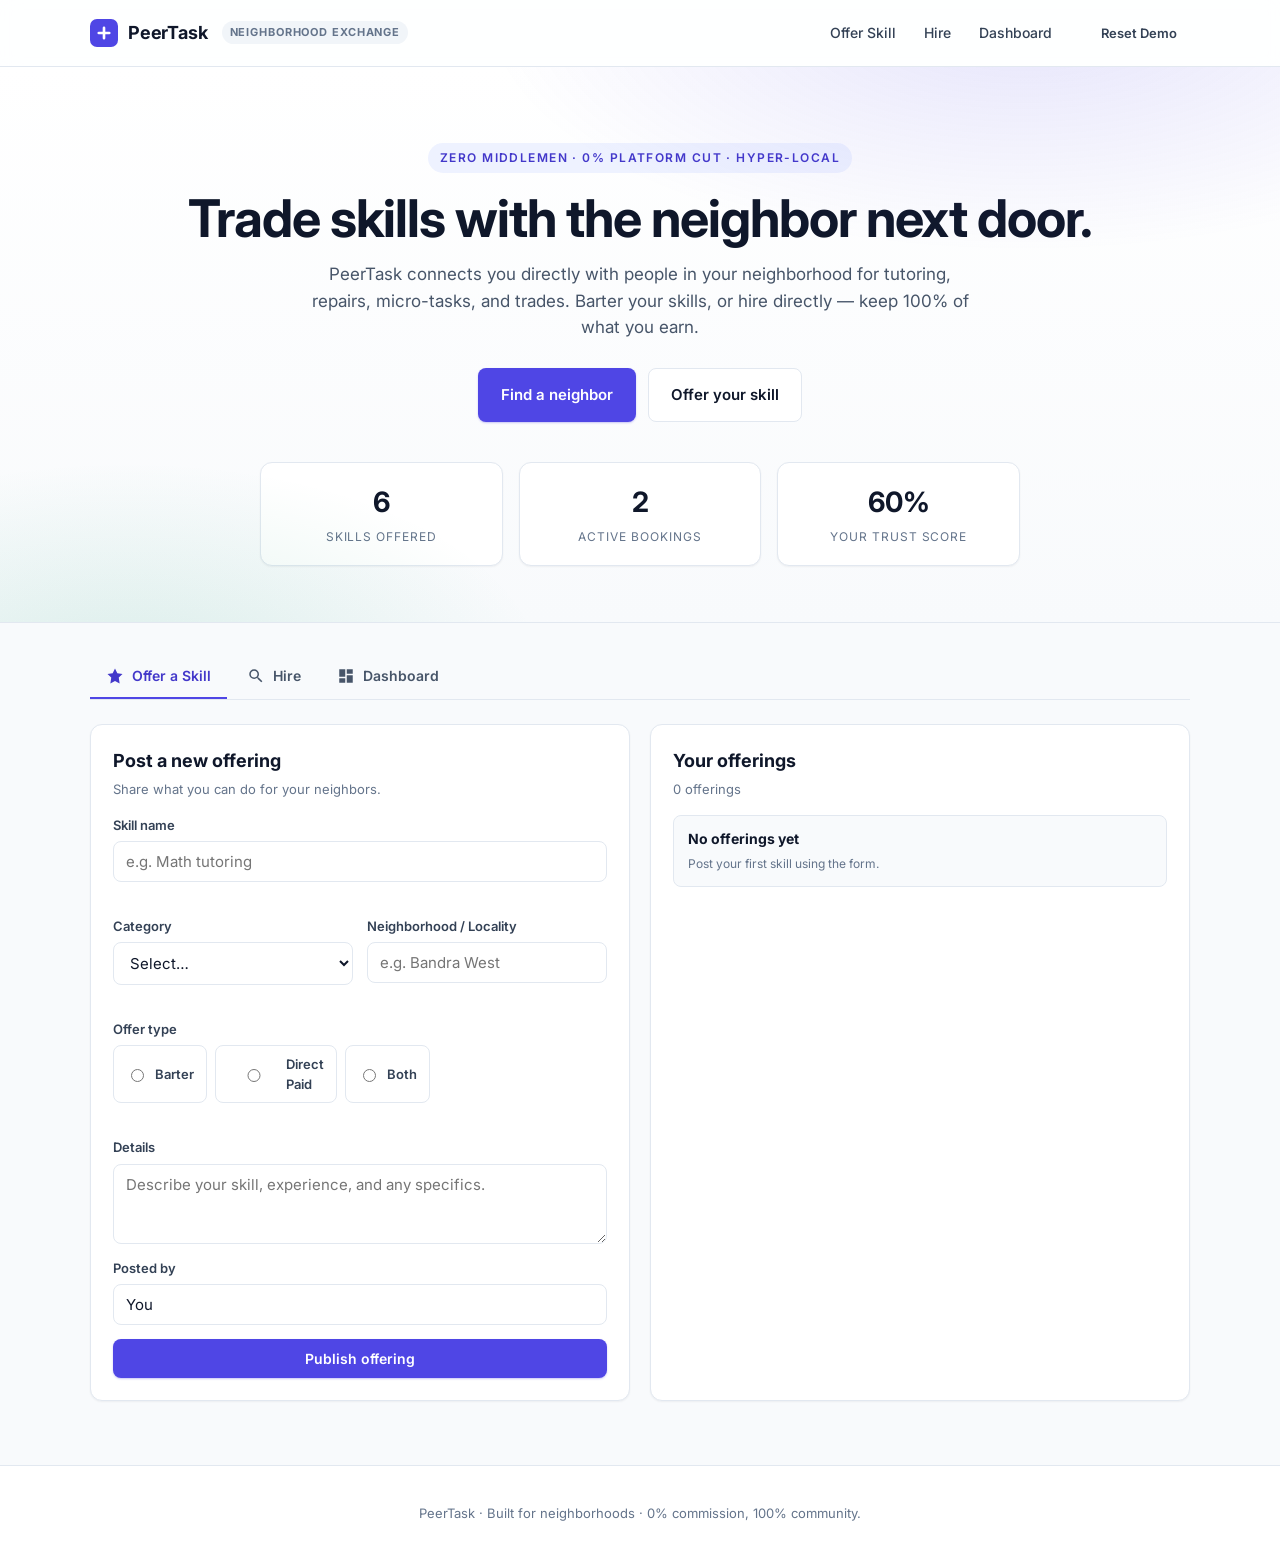
==== index.html @ 79ae6b9c "Add files via upload" ====
<!DOCTYPE html>
<html lang="en">
<head>
  <meta charset="UTF-8" />
  <meta name="viewport" content="width=device-width, initial-scale=1.0" />
  <meta name="description" content="PeerTask - Zero-middleman, hyper-local skill exchange and direct-hiring platform." />
  <title>PeerTask · Neighborhood Skill & Labor Exchange</title>
  <link rel="preconnect" href="https://fonts.googleapis.com" />
  <link rel="preconnect" href="https://fonts.gstatic.com" crossorigin />
  <link href="https://fonts.googleapis.com/css2?family=Inter:wght@400;500;600;700&display=swap" rel="stylesheet" />
  <link rel="stylesheet" href="style.css" />
  <link rel="icon" href="data:image/svg+xml,%3Csvg xmlns='http://www.w3.org/2000/svg' viewBox='0 0 32 32'%3E%3Crect width='32' height='32' rx='8' fill='%234f46e5'/%3E%3Cpath d='M10 16h12M16 10v12' stroke='white' stroke-width='3' stroke-linecap='round'/%3E%3C/svg%3E" />
</head>
<body>
  <!-- ============== HEADER ============== -->
  <header class="site-header">
    <div class="container nav">
      <a class="brand" href="#">
        <span class="brand-mark" aria-hidden="true">
          <svg viewBox="0 0 32 32" width="28" height="28"><rect width="32" height="32" rx="8" fill="#4f46e5"/><path d="M10 16h12M16 10v12" stroke="white" stroke-width="3" stroke-linecap="round"/></svg>
        </span>
        <span class="brand-name">PeerTask</span>
        <span class="brand-tag">Neighborhood Exchange</span>
      </a>
      <nav class="nav-links" aria-label="Primary">
        <a href="#skills">Offer Skill</a>
        <a href="#hire">Hire</a>
        <a href="#dashboard">Dashboard</a>
      </nav>
      <button class="btn btn-ghost btn-sm" id="resetDataBtn" title="Reset demo data">Reset Demo</button>
    </div>
  </header>

  <!-- ============== HERO ============== -->
  <section class="hero">
    <div class="container hero-inner">
      <p class="eyebrow">Zero middlemen · 0% platform cut · Hyper-local</p>
      <h1 class="hero-title">Trade skills with the neighbor next door.</h1>
      <p class="hero-sub">
        PeerTask connects you directly with people in your neighborhood for tutoring, repairs, micro-tasks,
        and trades. Barter your skills, or hire directly — keep 100% of what you earn.
      </p>
      <div class="hero-actions">
        <a href="#hire" class="btn btn-primary btn-lg">Find a neighbor</a>
        <a href="#skills" class="btn btn-outline btn-lg">Offer your skill</a>
      </div>
      <div class="hero-stats" aria-label="Live platform statistics">
        <div class="stat-card">
          <span class="stat-value" id="stat-totalSkills">0</span>
          <span class="stat-label">Skills offered</span>
        </div>
        <div class="stat-card">
          <span class="stat-value" id="stat-activeBookings">0</span>
          <span class="stat-label">Active bookings</span>
        </div>
        <div class="stat-card">
          <span class="stat-value" id="stat-trustScore">0%</span>
          <span class="stat-label">Your trust score</span>
        </div>
      </div>
    </div>
    <div class="hero-bg" aria-hidden="true"></div>
  </section>

  <main class="container main">

    <!-- ============== TABS ============== -->
    <div class="tabs" role="tablist" aria-label="PeerTask sections">
      <button class="tab active" role="tab" aria-selected="true" aria-controls="panel-skills" id="tab-skills" data-tab="skills">
        <svg viewBox="0 0 24 24" width="18" height="18" aria-hidden="true"><path fill="currentColor" d="M12 2l3.09 6.26L22 9.27l-5 4.87L18.18 22 12 18.56 5.82 22 7 14.14l-5-4.87 6.91-1.01L12 2z"/></svg>
        Offer a Skill
      </button>
      <button class="tab" role="tab" aria-selected="false" aria-controls="panel-hire" id="tab-hire" data-tab="hire">
        <svg viewBox="0 0 24 24" width="18" height="18" aria-hidden="true"><path fill="currentColor" d="M15.5 14h-.79l-.28-.27A6.471 6.471 0 0016 9.5 6.5 6.5 0 109.5 16c1.61 0 3.09-.59 4.23-1.57l.27.28v.79l5 4.99L20.49 19l-4.99-5zm-6 0C7.01 14 5 11.99 5 9.5S7.01 5 9.5 5 14 7.01 14 9.5 11.99 14 9.5 14z"/></svg>
        Hire
      </button>
      <button class="tab" role="tab" aria-selected="false" aria-controls="panel-dashboard" id="tab-dashboard" data-tab="dashboard">
        <svg viewBox="0 0 24 24" width="18" height="18" aria-hidden="true"><path fill="currentColor" d="M3 13h8V3H3v10zm0 8h8v-6H3v6zm10 0h8V11h-8v10zm0-18v6h8V3h-8z"/></svg>
        Dashboard
      </button>
    </div>

    <!-- ============== TAB 1: SKILLS ============== -->
    <section class="panel active" id="panel-skills" role="tabpanel" aria-labelledby="tab-skills">
      <div class="grid-2">
        <article class="card">
          <header class="card-head">
            <h2>Post a new offering</h2>
            <p>Share what you can do for your neighbors.</p>
          </header>
          <form id="skillForm" class="form" novalidate>
            <div class="field">
              <label for="skillName">Skill name</label>
              <input id="skillName" name="name" type="text" placeholder="e.g. Math tutoring" required />
              <p class="field-error" data-error="name"></p>
            </div>
            <div class="row">
              <div class="field">
                <label for="skillCategory">Category</label>
                <select id="skillCategory" name="category" required>
                  <option value="">Select…</option>
                  <option>Tutoring</option>
                  <option>Home Repair</option>
                  <option>Cleaning</option>
                  <option>Tech Help</option>
                  <option>Childcare</option>
                  <option>Cooking</option>
                  <option>Gardening</option>
                  <option>Pet Care</option>
                  <option>Transport</option>
                  <option>Other</option>
                </select>
                <p class="field-error" data-error="category"></p>
              </div>
              <div class="field">
                <label for="skillLocation">Neighborhood / Locality</label>
                <input id="skillLocation" name="location" type="text" placeholder="e.g. Bandra West" required />
                <p class="field-error" data-error="location"></p>
              </div>
            </div>
            <div class="field">
              <label for="offerType">Offer type</label>
              <div class="radio-group" id="offerType">
                <label class="radio"><input type="radio" name="offerType" value="Barter" required /><span>Barter</span></label>
                <label class="radio"><input type="radio" name="offerType" value="Paid" required /><span>Direct Paid</span></label>
                <label class="radio"><input type="radio" name="offerType" value="Both" required /><span>Both</span></label>
              </div>
              <p class="field-error" data-error="offerType"></p>
            </div>
            <div class="field">
              <label for="skillDetails">Details</label>
              <textarea id="skillDetails" name="details" rows="3" placeholder="Describe your skill, experience, and any specifics."></textarea>
            </div>
            <div class="field">
              <label for="postedBy">Posted by</label>
              <input id="postedBy" name="postedBy" type="text" placeholder="Your name" />
            </div>
            <button class="btn btn-primary" type="submit">Publish offering</button>
          </form>
        </article>

        <article class="card">
          <header class="card-head">
            <h2>Your offerings</h2>
            <p id="offeringCount">0 offerings</p>
          </header>
          <ul class="offering-list" id="offeringList" aria-live="polite"></ul>
        </article>
      </div>
    </section>

    <!-- ============== TAB 2: HIRE ============== -->
    <section class="panel" id="panel-hire" role="tabpanel" aria-labelledby="tab-hire" hidden>
      <div class="search-bar">
        <div class="search-input">
          <svg viewBox="0 0 24 24" width="18" height="18" aria-hidden="true"><path fill="currentColor" d="M15.5 14h-.79l-.28-.27A6.471 6.471 0 0016 9.5 6.5 6.5 0 109.5 16c1.61 0 3.09-.59 4.23-1.57l.27.28v.79l5 4.99L20.49 19l-4.99-5zm-6 0C7.01 14 5 11.99 5 9.5S7.01 5 9.5 5 14 7.01 14 9.5 11.99 14 9.5 14z"/></svg>
          <input id="searchInput" type="search" placeholder="Search skills, categories, or neighborhoods…" aria-label="Search skills" />
        </div>
        <div class="filter-pills" role="tablist" aria-label="Filter by offer type">
          <button class="pill active" data-filter="All" aria-pressed="true">All</button>
          <button class="pill" data-filter="Barter" aria-pressed="false">Barter Only</button>
          <button class="pill" data-filter="Paid" aria-pressed="false">Direct Paid (0% Cut)</button>
        </div>
      </div>
      <div class="card-grid" id="hireGrid" aria-live="polite"></div>
      <p class="empty-state" id="hireEmpty" hidden>No neighbors match your search.</p>
    </section>

    <!-- ============== TAB 3: DASHBOARD ============== -->
    <section class="panel" id="panel-dashboard" role="tabpanel" aria-labelledby="tab-dashboard" hidden>
      <div class="grid-3">
        <div class="card summary">
          <span class="summary-icon indigo" aria-hidden="true">📚</span>
          <div>
            <p class="summary-label">Skills offered</p>
            <p class="summary-value" id="dashOffered">0</p>
          </div>
        </div>
        <div class="card summary">
          <span class="summary-icon blue" aria-hidden="true">🤝</span>
          <div>
            <p class="summary-label">Services booked</p>
            <p class="summary-value" id="dashBooked">0</p>
          </div>
        </div>
        <div class="card summary">
          <span class="summary-icon emerald" aria-hidden="true">⭐</span>
          <div>
            <p class="summary-label">Community Trust Score</p>
            <p class="summary-value"><span id="dashTrust">0%</span><span class="trust-badge" id="trustBadge">New</span></p>
          </div>
        </div>
      </div>

      <div class="grid-2 mt">
        <article class="card">
          <header class="card-head">
            <h2>Monthly exchanges</h2>
            <p>Last 6 months of community activity.</p>
          </header>
          <div class="chart-wrap">
            <svg id="growthChart" viewBox="0 0 600 280" preserveAspectRatio="none" role="img" aria-label="Monthly exchanges chart"></svg>
            <div class="chart-legend">
              <span class="dot indigo"></span> Bookings
            </div>
          </div>
        </article>

        <article class="card">
          <header class="card-head">
            <h2>Recent bookings</h2>
            <p>Manage your active requests.</p>
          </header>
          <ul class="booking-list" id="bookingList" aria-live="polite"></ul>
        </article>
      </div>
    </section>
  </main>

  <!-- ============== MODAL ============== -->
  <div class="modal" id="modal" aria-hidden="true" role="dialog" aria-modal="true" aria-labelledby="modalTitle">
    <div class="modal-backdrop" data-close></div>
    <div class="modal-card">
      <header class="modal-head">
        <h3 id="modalTitle">Modal</h3>
        <button class="icon-btn" data-close aria-label="Close modal">
          <svg viewBox="0 0 24 24" width="18" height="18"><path fill="currentColor" d="M19 6.41 17.59 5 12 10.59 6.41 5 5 6.41 10.59 12 5 17.59 6.41 19 12 13.41 17.59 19 19 17.59 13.41 12z"/></svg>
        </button>
      </header>
      <div class="modal-body" id="modalBody"></div>
    </div>
  </div>

  <!-- ============== TOAST ============== -->
  <div class="toast-container" id="toastContainer" aria-live="polite" aria-atomic="true"></div>

  <footer class="site-footer">
    <div class="container">
      <p>PeerTask · Built for neighborhoods · 0% commission, 100% community.</p>
    </div>
  </footer>

  <script src="app.js"></script>
</body>
</html>
---- style.css ----
/* ===========================
   PeerTask — Design System
   =========================== */

:root {
  /* Brand */
  --c-indigo-50: #eef2ff;
  --c-indigo-100: #e0e7ff;
  --c-indigo-500: #4f46e5;
  --c-indigo-600: #4338ca;
  --c-indigo-700: #3730a3;
  --c-slate-900: #0f172a;
  --c-slate-800: #1e293b;
  --c-slate-700: #334155;
  --c-slate-600: #475569;
  --c-slate-500: #64748b;
  --c-slate-400: #94a3b8;
  --c-slate-300: #cbd5e1;
  --c-slate-200: #e2e8f0;
  --c-slate-100: #f1f5f9;
  --c-slate-50:  #f8fafc;
  --c-white: #ffffff;

  /* Accents */
  --c-emerald-500: #059669;
  --c-emerald-50: #ecfdf5;
  --c-blue-500: #2563eb;
  --c-blue-50: #eff6ff;
  --c-amber-500: #d97706;
  --c-amber-50: #fffbeb;
  --c-rose-500: #e11d48;
  --c-rose-50: #fff1f2;

  /* Semantic */
  --bg: var(--c-slate-50);
  --surface: var(--c-white);
  --border: var(--c-slate-200);
  --text: var(--c-slate-900);
  --text-muted: var(--c-slate-500);

  /* Effects */
  --shadow-sm: 0 1px 2px rgba(15, 23, 42, .05);
  --shadow: 0 4px 12px rgba(15, 23, 42, .06), 0 1px 2px rgba(15,23,42,.04);
  --shadow-lg: 0 20px 40px rgba(15, 23, 42, .10), 0 4px 8px rgba(15,23,42,.04);
  --radius-sm: 8px;
  --radius: 12px;
  --radius-lg: 16px;

  /* Layout */
  --maxw: 1140px;
  --gap: 16px;

  /* Motion */
  --t-fast: 120ms ease;
  --t: 200ms ease;
}

/* Reset */
*, *::before, *::after { box-sizing: border-box; }
html, body { margin: 0; padding: 0; }
body {
  font-family: 'Inter', system-ui, -apple-system, Segoe UI, Roboto, sans-serif;
  font-size: 15px;
  line-height: 1.55;
  color: var(--text);
  background: var(--bg);
  -webkit-font-smoothing: antialiased;
}
img, svg { display: block; max-width: 100%; }
button { font-family: inherit; cursor: pointer; }
a { color: inherit; text-decoration: none; }
input, select, textarea { font-family: inherit; font-size: inherit; }

/* Container */
.container {
  max-width: var(--maxw);
  margin: 0 auto;
  padding: 0 20px;
}

/* ===== Header ===== */
.site-header {
  position: sticky;
  top: 0;
  z-index: 50;
  background: rgba(255,255,255,.85);
  backdrop-filter: saturate(180%) blur(10px);
  border-bottom: 1px solid var(--border);
}
.nav {
  display: flex;
  align-items: center;
  gap: 24px;
  padding: 14px 20px;
}
.brand { display: flex; align-items: center; gap: 10px; font-weight: 700; }
.brand-mark { display: inline-flex; }
.brand-name { font-size: 18px; letter-spacing: -.01em; color: var(--c-slate-900); }
.brand-tag {
  font-size: 11px;
  text-transform: uppercase;
  letter-spacing: .08em;
  color: var(--text-muted);
  margin-left: 4px;
  padding: 3px 8px;
  background: var(--c-slate-100);
  border-radius: 999px;
}
.nav-links {
  display: flex;
  gap: 4px;
  margin-left: auto;
}
.nav-links a {
  padding: 8px 12px;
  border-radius: var(--radius-sm);
  color: var(--c-slate-700);
  font-weight: 500;
  font-size: 14px;
  transition: background var(--t-fast), color var(--t-fast);
}
.nav-links a:hover { background: var(--c-slate-100); color: var(--c-slate-900); }

/* ===== Hero ===== */
.hero {
  position: relative;
  overflow: hidden;
  padding: 64px 0 56px;
  background: linear-gradient(180deg, #ffffff 0%, var(--c-slate-50) 100%);
  border-bottom: 1px solid var(--border);
}
.hero-bg {
  position: absolute; inset: 0;
  background:
    radial-gradient(900px 400px at 80% -10%, rgba(79,70,229,.15), transparent 60%),
    radial-gradient(700px 360px at 10% 110%, rgba(5,150,105,.12), transparent 60%);
  pointer-events: none;
}
.hero-inner { position: relative; text-align: center; }
.eyebrow {
  display: inline-block;
  font-size: 12px;
  font-weight: 600;
  text-transform: uppercase;
  letter-spacing: .12em;
  color: var(--c-indigo-600);
  background: var(--c-indigo-50);
  padding: 6px 12px;
  border-radius: 999px;
  margin-bottom: 18px;
}
.hero-title {
  font-size: clamp(32px, 5vw, 52px);
  line-height: 1.08;
  letter-spacing: -.02em;
  margin: 0 0 14px;
  color: var(--c-slate-900);
  font-weight: 700;
}
.hero-sub {
  font-size: 17px;
  color: var(--c-slate-600);
  max-width: 680px;
  margin: 0 auto 28px;
}
.hero-actions {
  display: flex;
  justify-content: center;
  gap: 12px;
  flex-wrap: wrap;
  margin-bottom: 40px;
}
.hero-stats {
  display: grid;
  grid-template-columns: repeat(3, minmax(0, 1fr));
  gap: 16px;
  max-width: 760px;
  margin: 0 auto;
}
.stat-card {
  background: var(--surface);
  border: 1px solid var(--border);
  border-radius: var(--radius);
  padding: 18px 16px;
  box-shadow: var(--shadow-sm);
  display: flex; flex-direction: column; align-items: center;
  transition: transform var(--t);
}
.stat-card:hover { transform: translateY(-2px); box-shadow: var(--shadow); }
.stat-value {
  font-size: 28px;
  font-weight: 700;
  color: var(--c-slate-900);
  letter-spacing: -.01em;
}
.stat-label {
  font-size: 12px;
  color: var(--text-muted);
  text-transform: uppercase;
  letter-spacing: .08em;
  margin-top: 4px;
}

/* ===== Buttons ===== */
.btn {
  display: inline-flex;
  align-items: center;
  justify-content: center;
  gap: 8px;
  padding: 10px 16px;
  border-radius: var(--radius-sm);
  font-weight: 600;
  font-size: 14px;
  border: 1px solid transparent;
  transition: all var(--t-fast);
  white-space: nowrap;
}
.btn-sm { padding: 6px 12px; font-size: 13px; }
.btn-lg { padding: 14px 22px; font-size: 15px; }
.btn-primary {
  background: var(--c-indigo-500);
  color: white;
  box-shadow: 0 1px 2px rgba(79,70,229,.3);
}
.btn-primary:hover { background: var(--c-indigo-600); transform: translateY(-1px); }
.btn-outline {
  background: var(--surface);
  color: var(--c-slate-900);
  border-color: var(--border);
}
.btn-outline:hover { border-color: var(--c-slate-400); background: var(--c-slate-50); }
.btn-ghost {
  background: transparent;
  color: var(--c-slate-700);
}
.btn-ghost:hover { background: var(--c-slate-100); }
.btn-danger {
  background: var(--c-rose-500); color: white;
}
.btn-danger:hover { background: #be123c; }
.btn-success {
  background: var(--c-emerald-500); color: white;
}
.btn-success:hover { background: #047857; }
.btn:disabled, .btn[aria-disabled="true"] {
  opacity: .55; cursor: not-allowed; transform: none !important;
}

/* ===== Main / Tabs ===== */
.main { padding: 32px 20px 64px; }

.tabs {
  display: flex;
  gap: 4px;
  border-bottom: 1px solid var(--border);
  margin-bottom: 24px;
  overflow-x: auto;
}
.tab {
  display: inline-flex;
  align-items: center;
  gap: 8px;
  padding: 12px 16px;
  background: transparent;
  border: 0;
  border-bottom: 2px solid transparent;
  color: var(--c-slate-600);
  font-weight: 600;
  font-size: 14px;
  transition: color var(--t-fast), border-color var(--t-fast);
}
.tab:hover { color: var(--c-slate-900); }
.tab.active {
  color: var(--c-indigo-600);
  border-bottom-color: var(--c-indigo-500);
}

.panel { display: none; animation: fadeIn .25s ease; }
.panel.active { display: block; }
@keyframes fadeIn { from { opacity: 0; transform: translateY(4px); } to { opacity: 1; transform: none; } }

/* ===== Cards & Grids ===== */
.card {
  background: var(--surface);
  border: 1px solid var(--border);
  border-radius: var(--radius);
  padding: 22px;
  box-shadow: var(--shadow-sm);
}
.card-head { margin-bottom: 16px; }
.card-head h2 { margin: 0 0 4px; font-size: 18px; font-weight: 700; }
.card-head p { margin: 0; color: var(--text-muted); font-size: 13px; }

.grid-2 {
  display: grid;
  grid-template-columns: 1fr 1fr;
  gap: 20px;
}
.grid-3 {
  display: grid;
  grid-template-columns: repeat(3, minmax(0, 1fr));
  gap: 16px;
}
.mt { margin-top: 20px; }

/* ===== Forms ===== */
.form { display: flex; flex-direction: column; gap: 14px; }
.row { display: grid; grid-template-columns: 1fr 1fr; gap: 14px; }
.field { display: flex; flex-direction: column; gap: 6px; }
.field label { font-weight: 600; font-size: 13px; color: var(--c-slate-700); }
.field input, .field select, .field textarea {
  width: 100%;
  padding: 10px 12px;
  border: 1px solid var(--border);
  border-radius: var(--radius-sm);
  background: var(--surface);
  color: var(--text);
  outline: none;
  transition: border-color var(--t-fast), box-shadow var(--t-fast);
}
.field textarea { resize: vertical; min-height: 80px; }
.field input:focus, .field select:focus, .field textarea:focus {
  border-color: var(--c-indigo-500);
  box-shadow: 0 0 0 3px rgba(79,70,229,.15);
}
.field.invalid input, .field.invalid select, .field.invalid textarea {
  border-color: var(--c-rose-500);
  box-shadow: 0 0 0 3px rgba(225, 29, 72, .12);
}
.field-error {
  color: var(--c-rose-500);
  font-size: 12px;
  min-height: 14px;
  margin: 0;
}

.radio-group { display: flex; gap: 8px; flex-wrap: wrap; }
.radio {
  display: inline-flex;
  align-items: center;
  gap: 8px;
  padding: 8px 12px;
  border: 1px solid var(--border);
  border-radius: var(--radius-sm);
  cursor: pointer;
  background: var(--surface);
  font-size: 14px;
  color: var(--c-slate-700);
  transition: all var(--t-fast);
}
.radio input { accent-color: var(--c-indigo-500); }
.radio:has(input:checked) {
  border-color: var(--c-indigo-500);
  background: var(--c-indigo-50);
  color: var(--c-indigo-700);
  font-weight: 600;
}

/* ===== Offering list ===== */
.offering-list {
  list-style: none;
  margin: 0; padding: 0;
  display: flex;
  flex-direction: column;
  gap: 10px;
  max-height: 540px;
  overflow-y: auto;
}
.offering-item {
  border: 1px solid var(--border);
  border-radius: var(--radius-sm);
  padding: 12px 14px;
  display: flex;
  flex-direction: column;
  gap: 6px;
  background: var(--c-slate-50);
}
.offering-item h4 { margin: 0; font-size: 14px; }
.offering-meta {
  font-size: 12px;
  color: var(--text-muted);
  display: flex; gap: 8px; flex-wrap: wrap; align-items: center;
}

/* ===== Hire grid ===== */
.search-bar {
  display: flex;
  gap: 12px;
  align-items: center;
  flex-wrap: wrap;
  margin-bottom: 18px;
}
.search-input {
  flex: 1;
  display: flex;
  align-items: center;
  gap: 8px;
  background: var(--surface);
  border: 1px solid var(--border);
  border-radius: var(--radius);
  padding: 10px 14px;
  color: var(--c-slate-500);
  min-width: 260px;
  transition: border-color var(--t-fast), box-shadow var(--t-fast);
}
.search-input:focus-within {
  border-color: var(--c-indigo-500);
  box-shadow: 0 0 0 3px rgba(79,70,229,.15);
}
.search-input input {
  border: 0; outline: 0; width: 100%; background: transparent; font-size: 14px;
  color: var(--text);
}
.filter-pills { display: flex; gap: 8px; flex-wrap: wrap; }
.pill {
  padding: 8px 14px;
  border-radius: 999px;
  border: 1px solid var(--border);
  background: var(--surface);
  color: var(--c-slate-700);
  font-size: 13px;
  font-weight: 600;
  transition: all var(--t-fast);
}
.pill:hover { border-color: var(--c-slate-400); }
.pill.active {
  background: var(--c-slate-900);
  border-color: var(--c-slate-900);
  color: white;
}

.card-grid {
  display: grid;
  grid-template-columns: repeat(auto-fill, minmax(280px, 1fr));
  gap: 16px;
}
.skill-card {
  background: var(--surface);
  border: 1px solid var(--border);
  border-radius: var(--radius);
  padding: 18px;
  display: flex;
  flex-direction: column;
  gap: 12px;
  transition: transform var(--t), box-shadow var(--t), border-color var(--t);
}
.skill-card:hover {
  transform: translateY(-2px);
  box-shadow: var(--shadow);
  border-color: var(--c-slate-300);
}
.skill-card-head { display: flex; justify-content: space-between; gap: 8px; }
.skill-card h3 { margin: 0; font-size: 16px; font-weight: 700; line-height: 1.3; }
.skill-meta {
  display: flex; gap: 6px; flex-wrap: wrap; font-size: 12px;
}
.badge {
  display: inline-flex;
  align-items: center;
  gap: 4px;
  padding: 3px 8px;
  border-radius: 999px;
  font-weight: 600;
  font-size: 11px;
  letter-spacing: .02em;
  text-transform: uppercase;
}
.badge-category { background: var(--c-indigo-50); color: var(--c-indigo-700); }
.badge-location { background: var(--c-slate-100); color: var(--c-slate-700); }
.badge-barter { background: var(--c-emerald-50); color: var(--c-emerald-500); }
.badge-paid { background: var(--c-blue-50); color: var(--c-blue-500); }
.badge-both { background: var(--c-amber-50); color: var(--c-amber-500); }

.skill-desc {
  font-size: 13px;
  color: var(--c-slate-600);
  margin: 0;
  display: -webkit-box;
  -webkit-line-clamp: 2;
  -webkit-box-orient: vertical;
  overflow: hidden;
}
.skill-footer {
  display: flex;
  align-items: center;
  justify-content: space-between;
  margin-top: auto;
  padding-top: 8px;
  border-top: 1px solid var(--c-slate-100);
}
.provider {
  font-size: 12px; color: var(--text-muted);
}
.stars { color: #f59e0b; font-size: 13px; letter-spacing: 1px; }

.empty-state {
  text-align: center;
  color: var(--text-muted);
  padding: 40px 20px;
  background: var(--surface);
  border: 1px dashed var(--border);
  border-radius: var(--radius);
}

/* ===== Dashboard ===== */
.summary {
  display: flex;
  align-items: center;
  gap: 14px;
}
.summary-icon {
  width: 48px; height: 48px;
  border-radius: var(--radius);
  display: flex; align-items: center; justify-content: center;
  font-size: 22px;
  flex-shrink: 0;
}
.summary-icon.indigo { background: var(--c-indigo-50); }
.summary-icon.blue { background: var(--c-blue-50); }
.summary-icon.emerald { background: var(--c-emerald-50); }
.summary-label {
  margin: 0;
  font-size: 12px;
  text-transform: uppercase;
  letter-spacing: .08em;
  color: var(--text-muted);
}
.summary-value {
  margin: 4px 0 0;
  font-size: 24px;
  font-weight: 700;
  display: flex;
  align-items: center;
  gap: 8px;
}
.trust-badge {
  font-size: 11px;
  background: var(--c-emerald-50);
  color: var(--c-emerald-500);
  padding: 3px 8px;
  border-radius: 999px;
  text-transform: uppercase;
  letter-spacing: .06em;
  font-weight: 600;
}
.trust-badge.mid { background: var(--c-amber-50); color: var(--c-amber-500); }
.trust-badge.high { background: var(--c-indigo-50); color: var(--c-indigo-700); }

.chart-wrap {
  position: relative;
  background: var(--c-slate-50);
  border: 1px solid var(--border);
  border-radius: var(--radius);
  padding: 12px;
}
#growthChart { width: 100%; height: 240px; }
.chart-legend {
  position: absolute;
  top: 12px; right: 16px;
  font-size: 12px;
  color: var(--text-muted);
  display: flex; align-items: center; gap: 6px;
}
.chart-legend .dot { width: 8px; height: 8px; border-radius: 50%; display: inline-block; }
.chart-legend .dot.indigo { background: var(--c-indigo-500); }

.booking-list {
  list-style: none; margin: 0; padding: 0;
  display: flex; flex-direction: column; gap: 10px;
  max-height: 480px; overflow-y: auto;
}
.booking-item {
  border: 1px solid var(--border);
  border-radius: var(--radius-sm);
  padding: 12px 14px;
  display: flex;
  flex-direction: column;
  gap: 8px;
  background: var(--c-slate-50);
}
.booking-row { display: flex; justify-content: space-between; gap: 8px; align-items: center; flex-wrap: wrap; }
.booking-title { font-weight: 600; font-size: 14px; }
.booking-meta { font-size: 12px; color: var(--text-muted); }
.booking-actions { display: flex; gap: 6px; flex-wrap: wrap; }

.status {
  font-size: 11px;
  font-weight: 600;
  padding: 3px 8px;
  border-radius: 999px;
  text-transform: uppercase;
  letter-spacing: .04em;
}
.status-pending { background: var(--c-amber-50); color: var(--c-amber-500); }
.status-accepted { background: var(--c-blue-50); color: var(--c-blue-500); }
.status-completed { background: var(--c-emerald-50); color: var(--c-emerald-500); }

/* ===== Modal ===== */
.modal {
  position: fixed;
  inset: 0;
  display: none;
  align-items: center;
  justify-content: center;
  z-index: 100;
  padding: 20px;
}
.modal.open { display: flex; }
.modal-backdrop {
  position: absolute;
  inset: 0;
  background: rgba(15, 23, 42, .55);
  backdrop-filter: blur(4px);
  animation: fade .2s ease;
}
.modal-card {
  position: relative;
  background: var(--surface);
  border-radius: var(--radius-lg);
  max-width: 480px;
  width: 100%;
  box-shadow: var(--shadow-lg);
  border: 1px solid var(--border);
  overflow: hidden;
  animation: pop .22s ease;
}
@keyframes fade { from { opacity: 0; } to { opacity: 1; } }
@keyframes pop { from { opacity: 0; transform: scale(.96); } to { opacity: 1; transform: none; } }
.modal-head {
  display: flex; justify-content: space-between; align-items: center;
  padding: 16px 20px;
  border-bottom: 1px solid var(--border);
}
.modal-head h3 { margin: 0; font-size: 17px; }
.modal-body { padding: 20px; }
.icon-btn {
  width: 32px; height: 32px;
  border-radius: var(--radius-sm);
  border: 0; background: transparent;
  color: var(--c-slate-600);
  display: inline-flex; align-items: center; justify-content: center;
}
.icon-btn:hover { background: var(--c-slate-100); color: var(--c-slate-900); }

.modal-skill-summary {
  background: var(--c-slate-50);
  border: 1px solid var(--border);
  border-radius: var(--radius-sm);
  padding: 12px 14px;
  margin-bottom: 16px;
}
.modal-skill-summary h4 { margin: 0 0 4px; font-size: 15px; }
.modal-skill-summary p { margin: 0; font-size: 13px; color: var(--c-slate-600); }

/* ===== Toast ===== */
.toast-container {
  position: fixed;
  bottom: 24px;
  right: 24px;
  display: flex;
  flex-direction: column;
  gap: 8px;
  z-index: 200;
  pointer-events: none;
}
.toast {
  background: var(--c-slate-900);
  color: white;
  padding: 12px 16px;
  border-radius: var(--radius-sm);
  font-size: 14px;
  box-shadow: var(--shadow-lg);
  pointer-events: auto;
  animation: slideIn .25s ease, fadeOut .25s ease 2.6s forwards;
  max-width: 320px;
}
.toast.success { background: var(--c-emerald-500); }
.toast.error { background: var(--c-rose-500); }
.toast.info { background: var(--c-blue-500); }
@keyframes slideIn { from { opacity: 0; transform: translateX(20px); } to { opacity: 1; transform: none; } }
@keyframes fadeOut { to { opacity: 0; transform: translateY(8px); } }

/* ===== Footer ===== */
.site-footer {
  border-top: 1px solid var(--border);
  padding: 24px 0;
  background: var(--surface);
  color: var(--text-muted);
  font-size: 13px;
  text-align: center;
}

/* ===== Responsive ===== */
@media (max-width: 880px) {
  .grid-2 { grid-template-columns: 1fr; }
  .grid-3 { grid-template-columns: 1fr; }
  .row { grid-template-columns: 1fr; }
  .nav-links { display: none; }
  .hero-stats { grid-template-columns: 1fr; }
  .brand-tag { display: none; }
  .hero { padding: 48px 0 40px; }
}

@media (max-width: 480px) {
  .nav { padding: 12px 16px; gap: 12px; }
  .hero-title { font-size: 30px; }
  .stat-value { font-size: 24px; }
  .card { padding: 18px; }
}

/* Reduced motion */
@media (prefers-reduced-motion: reduce) {
  * { animation-duration: 0.01ms !important; transition-duration: 0.01ms !important; }
}
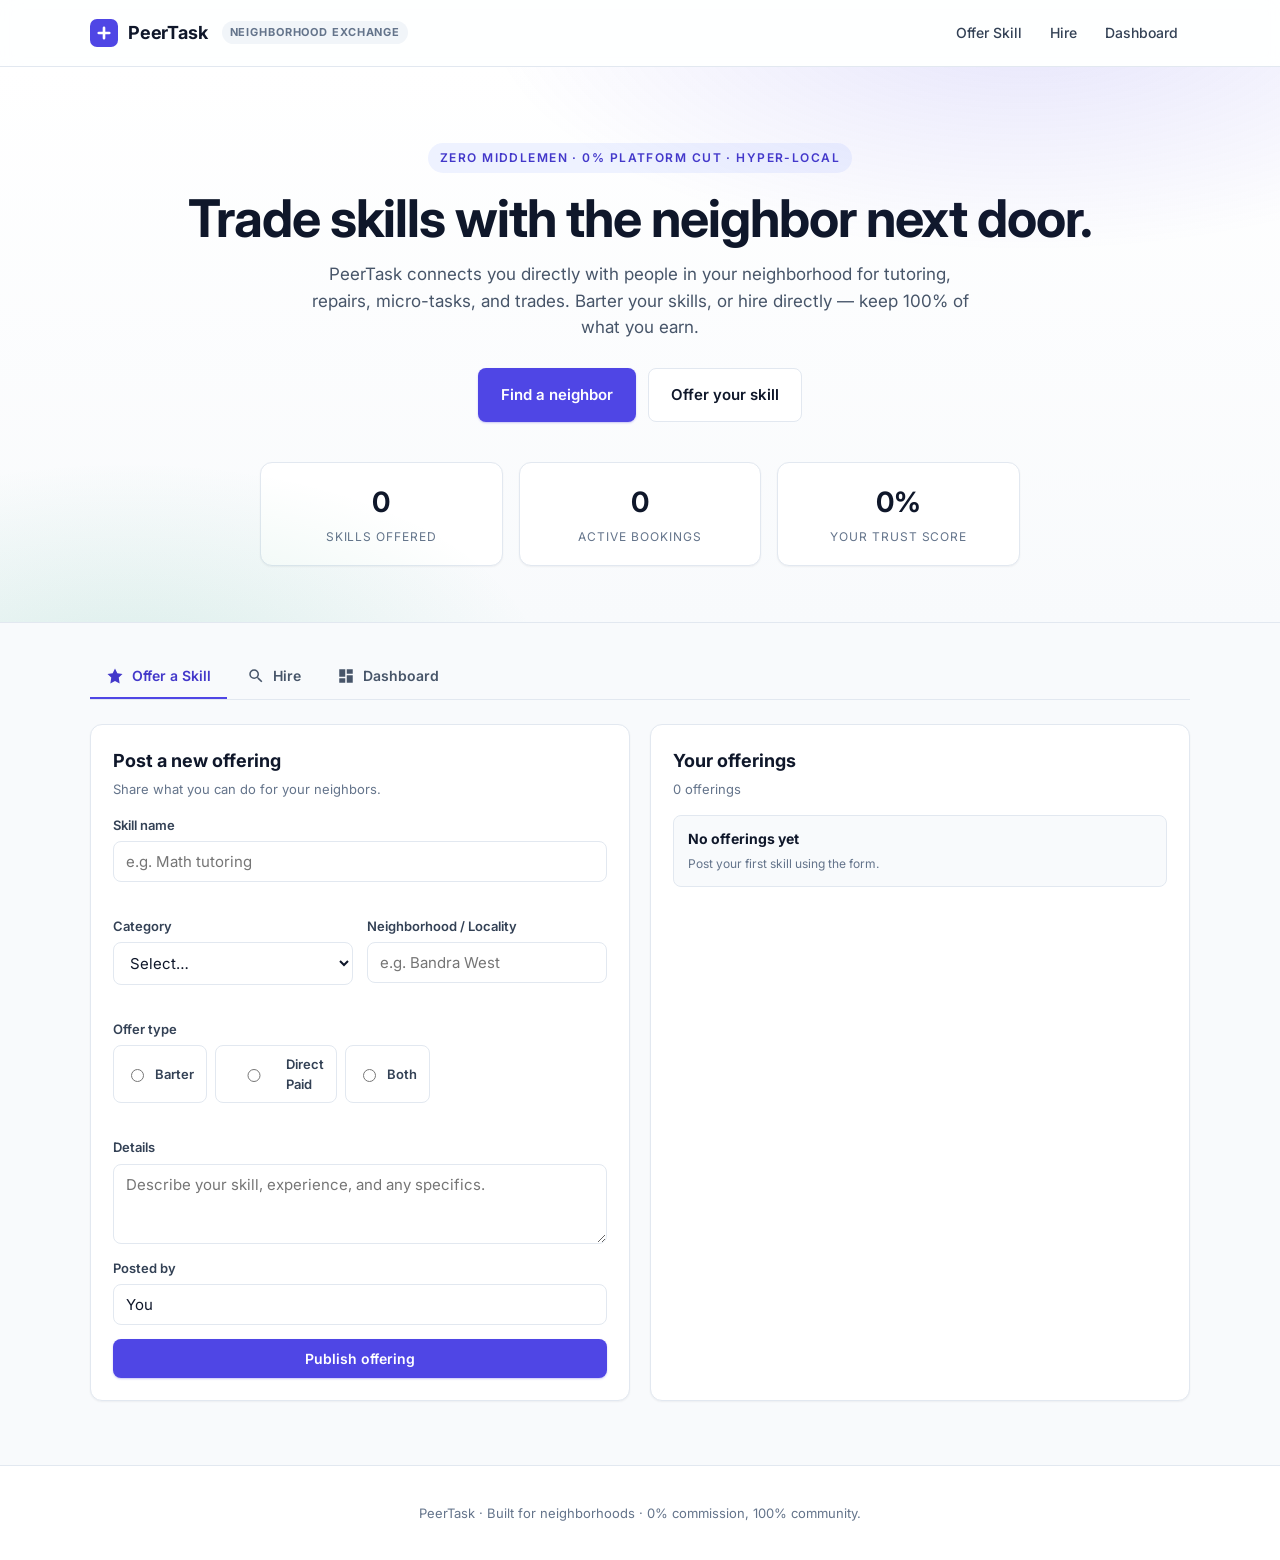
==== commit d3a1154d: "Add files via upload" ====
--- a/index.html
+++ b/index.html
@@ -27,8 +27,7 @@
         <a href="#hire">Hire</a>
         <a href="#dashboard">Dashboard</a>
       </nav>
-      <button class="btn btn-ghost btn-sm" id="resetDataBtn" title="Reset demo data">Reset Demo</button>
-    </div>
+      </div>
   </header>
 
   <!-- ============== HERO ============== -->
